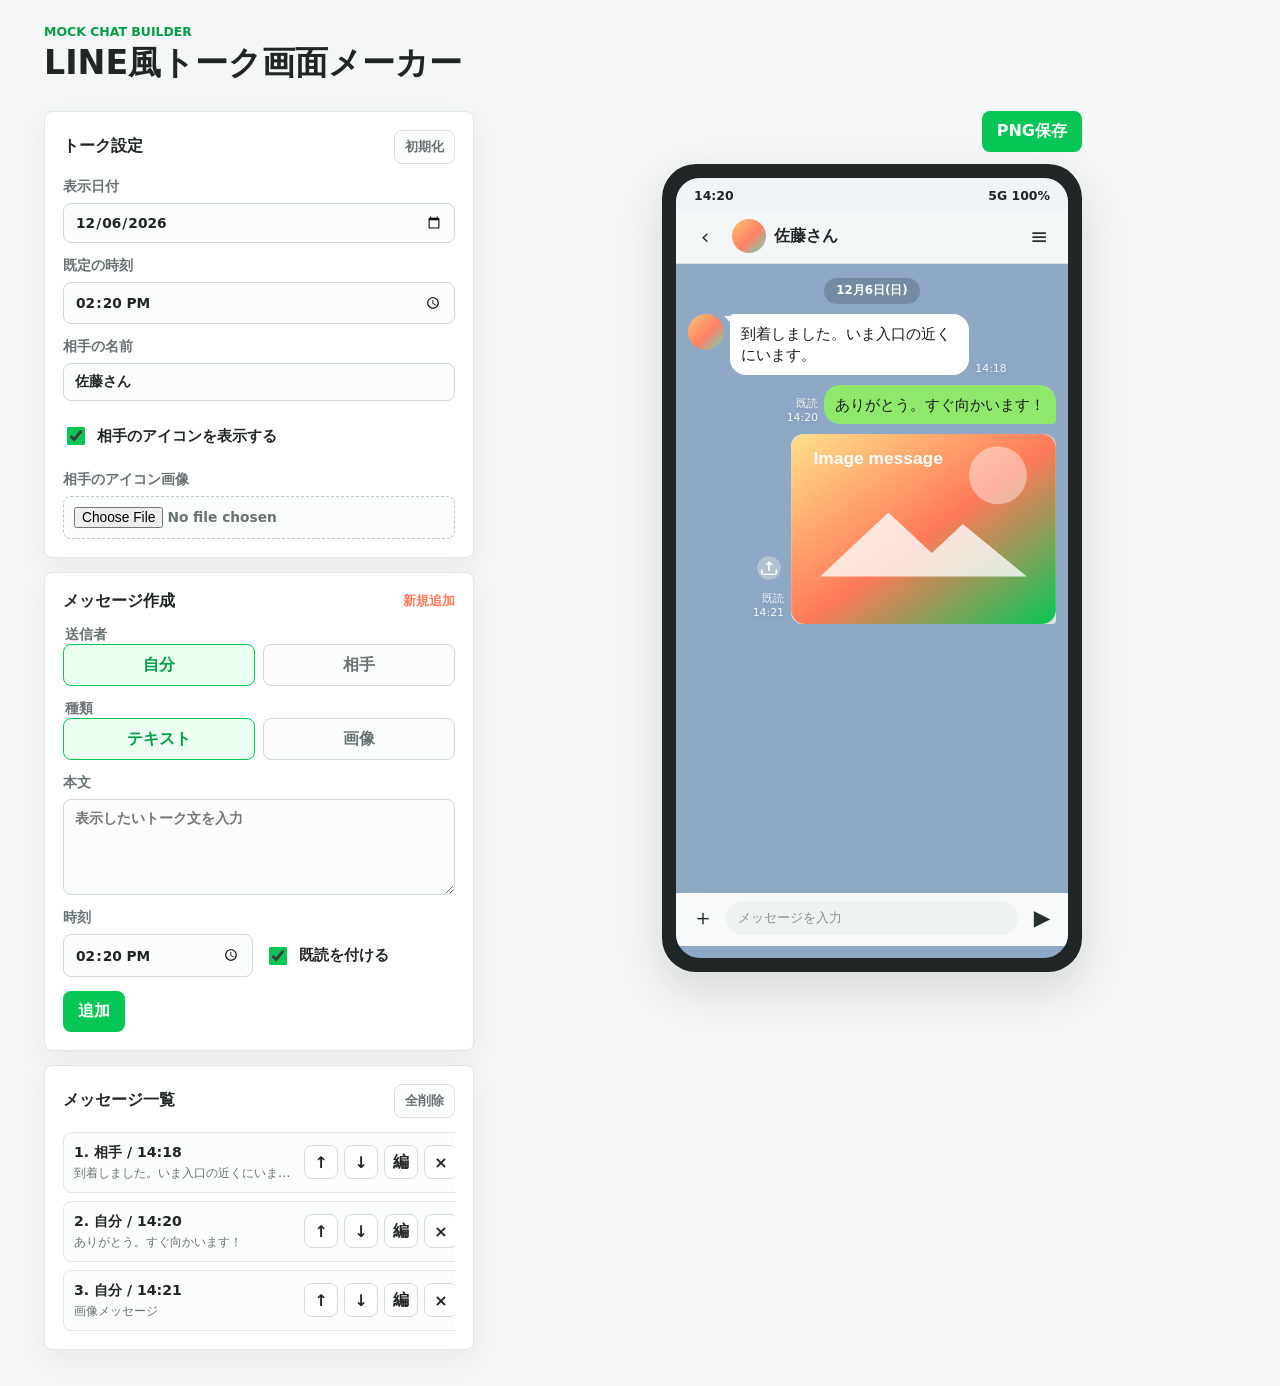
==== index.html @ a89fa631 "Add files via upload" ====
<!doctype html>
<html lang="ja">
  <head>
    <meta charset="utf-8" />
    <meta name="viewport" content="width=device-width, initial-scale=1" />
    <title>LINE風トーク画面メーカー</title>
    <link rel="stylesheet" href="./styles.css" />
  </head>
  <body>
    <header class="app-header">
      <div>
        <p class="eyebrow">Mock chat builder</p>
        <h1>LINE風トーク画面メーカー</h1>
      </div>
    </header>

    <main class="workspace">
      <section class="controls" aria-label="編集パネル">
        <form id="settingsForm" class="panel">
          <div class="panel-title">
            <h2>トーク設定</h2>
            <button type="button" id="resetButton" class="ghost-button">初期化</button>
          </div>

          <label class="field">
            <span>表示日付</span>
            <input id="dateInput" type="date" />
          </label>

          <label class="field">
            <span>既定の時刻</span>
            <input id="defaultTimeInput" type="time" />
          </label>

          <label class="field">
            <span>相手の名前</span>
            <input id="partnerNameInput" type="text" maxlength="24" placeholder="相手の名前" />
          </label>

          <label class="check-row">
            <input id="showAvatarInput" type="checkbox" />
            <span>相手のアイコンを表示する</span>
          </label>

          <label class="file-field">
            <span>相手のアイコン画像</span>
            <input id="avatarInput" type="file" accept="image/*" />
          </label>
        </form>

        <form id="messageForm" class="panel">
          <div class="panel-title">
            <h2>メッセージ作成</h2>
            <span id="editHint" class="edit-hint">新規追加</span>
          </div>

          <fieldset class="segmented" aria-label="送信者">
            <legend>送信者</legend>
            <label>
              <input type="radio" name="sender" value="me" checked />
              <span>自分</span>
            </label>
            <label>
              <input type="radio" name="sender" value="them" />
              <span>相手</span>
            </label>
          </fieldset>

          <fieldset class="segmented" aria-label="種類">
            <legend>種類</legend>
            <label>
              <input type="radio" name="messageType" value="text" checked />
              <span>テキスト</span>
            </label>
            <label>
              <input type="radio" name="messageType" value="image" />
              <span>画像</span>
            </label>
          </fieldset>

          <label id="textField" class="field">
            <span>本文</span>
            <textarea id="messageTextInput" rows="4" maxlength="500" placeholder="表示したいトーク文を入力"></textarea>
          </label>

          <label id="imageField" class="file-field hidden">
            <span>送信画像</span>
            <input id="messageImageInput" type="file" accept="image/*" />
          </label>

          <div id="imagePreviewWrap" class="upload-preview hidden">
            <img id="imagePreview" alt="アップロード画像プレビュー" />
          </div>

          <div class="inline-grid">
            <label class="field">
              <span>時刻</span>
              <input id="messageTimeInput" type="time" />
            </label>
            <label class="check-row read-toggle">
              <input id="readInput" type="checkbox" checked />
              <span>既読を付ける</span>
            </label>
          </div>

          <div class="button-row">
            <button type="submit" id="submitMessageButton" class="primary-button">追加</button>
            <button type="button" id="cancelEditButton" class="secondary-button hidden">編集をやめる</button>
          </div>
        </form>

        <section class="panel message-list-panel" aria-label="メッセージ一覧">
          <div class="panel-title">
            <h2>メッセージ一覧</h2>
            <button type="button" id="clearButton" class="ghost-button">全削除</button>
          </div>
          <div id="messageList" class="message-list"></div>
        </section>
      </section>

      <section class="preview-area" aria-label="プレビュー">
        <div class="preview-toolbar">
          <button type="button" id="downloadButton" class="primary-button">PNG保存</button>
        </div>
        <div class="phone-frame">
          <div class="phone-screen">
            <div class="status-bar">
              <span id="statusTime">14:20</span>
              <span>5G 100%</span>
            </div>
            <header class="talk-header">
              <button class="icon-button" type="button" aria-label="戻る">‹</button>
              <div class="header-avatar" id="headerAvatar"></div>
              <strong id="headerName">佐藤さん</strong>
              <button class="icon-button" type="button" aria-label="メニュー">≡</button>
            </header>
            <div class="chat-stream" id="chatStream"></div>
            <footer class="composer-bar" aria-hidden="true">
              <button type="button">＋</button>
              <div class="fake-input">メッセージを入力</div>
              <button type="button">▶</button>
            </footer>
          </div>
        </div>
      </section>
    </main>

    <script src="./app.js"></script>
  </body>
</html>
---- styles.css ----
:root {
  color-scheme: light;
  --bg: #f5f7f6;
  --panel: #ffffff;
  --ink: #202526;
  --muted: #687273;
  --line: #dfe7e3;
  --brand: #06c755;
  --brand-dark: #049d45;
  --accent: #ff7a59;
  --chat-bg: #8fa8c6;
  --my-bubble: #8ee86c;
  --their-bubble: #ffffff;
  --shadow: 0 18px 45px rgba(34, 45, 45, 0.14);
}

* {
  box-sizing: border-box;
}

body {
  margin: 0;
  min-height: 100vh;
  background: var(--bg);
  color: var(--ink);
  font-family: "Yu Gothic", "Meiryo", system-ui, -apple-system, BlinkMacSystemFont, "Segoe UI", sans-serif;
}

button,
input,
textarea {
  font: inherit;
}

button {
  cursor: pointer;
}

.app-header {
  display: flex;
  align-items: center;
  justify-content: space-between;
  gap: 20px;
  padding: 24px clamp(18px, 4vw, 44px) 14px;
}

.eyebrow {
  margin: 0 0 4px;
  color: var(--brand-dark);
  font-size: 0.78rem;
  font-weight: 700;
  letter-spacing: 0;
  text-transform: uppercase;
}

h1,
h2,
p {
  margin-top: 0;
}

h1 {
  margin-bottom: 0;
  font-size: clamp(1.45rem, 2.6vw, 2.2rem);
  line-height: 1.2;
}

h2 {
  margin-bottom: 0;
  font-size: 1rem;
}

.workspace {
  display: grid;
  grid-template-columns: minmax(310px, 430px) minmax(320px, 1fr);
  gap: clamp(18px, 3vw, 34px);
  align-items: start;
  padding: 14px clamp(18px, 4vw, 44px) 36px;
}

.controls {
  display: grid;
  gap: 14px;
}

.panel {
  display: grid;
  gap: 14px;
  padding: 18px;
  border: 1px solid var(--line);
  border-radius: 8px;
  background: var(--panel);
  box-shadow: 0 10px 26px rgba(45, 55, 55, 0.06);
}

.panel-title {
  display: flex;
  align-items: center;
  justify-content: space-between;
  gap: 12px;
}

.field,
.file-field {
  display: grid;
  gap: 7px;
  color: var(--muted);
  font-size: 0.86rem;
  font-weight: 700;
}

input[type="text"],
input[type="date"],
input[type="time"],
textarea {
  width: 100%;
  border: 1px solid #cfdad6;
  border-radius: 8px;
  background: #fbfdfc;
  color: var(--ink);
  padding: 10px 11px;
  outline: none;
}

textarea {
  resize: vertical;
  min-height: 96px;
}

input:focus,
textarea:focus {
  border-color: var(--brand);
  box-shadow: 0 0 0 3px rgba(6, 199, 85, 0.14);
}

input[type="file"] {
  width: 100%;
  border: 1px dashed #b8c7c1;
  border-radius: 8px;
  padding: 10px;
  background: #fbfdfc;
  color: var(--muted);
}

.check-row {
  display: flex;
  align-items: center;
  gap: 9px;
  min-height: 42px;
  color: var(--ink);
  font-size: 0.92rem;
  font-weight: 700;
}

.check-row input {
  width: 18px;
  height: 18px;
  accent-color: var(--brand);
}

.segmented {
  display: grid;
  grid-template-columns: 1fr 1fr;
  gap: 8px;
  min-width: 0;
  margin: 0;
  padding: 0;
  border: 0;
}

.segmented legend {
  grid-column: 1 / -1;
  margin-bottom: 0;
  color: var(--muted);
  font-size: 0.86rem;
  font-weight: 700;
}

.segmented label {
  position: relative;
}

.segmented input {
  position: absolute;
  inset: 0;
  opacity: 0;
}

.segmented span {
  display: flex;
  align-items: center;
  justify-content: center;
  min-height: 42px;
  border: 1px solid #cfdad6;
  border-radius: 8px;
  background: #fbfdfc;
  color: var(--muted);
  font-weight: 700;
}

.segmented input:checked + span {
  border-color: var(--brand);
  background: #eafff0;
  color: var(--brand-dark);
}

.inline-grid {
  display: grid;
  grid-template-columns: 1fr 1fr;
  gap: 12px;
  align-items: end;
}

.read-toggle {
  align-self: end;
}

.button-row {
  display: flex;
  gap: 10px;
  flex-wrap: wrap;
}

.primary-button,
.secondary-button,
.ghost-button {
  border-radius: 8px;
  border: 1px solid transparent;
  min-height: 40px;
  padding: 9px 14px;
  font-weight: 800;
}

.primary-button {
  background: var(--brand);
  color: white;
}

.primary-button:hover {
  background: var(--brand-dark);
}

.secondary-button {
  border-color: #cfdad6;
  background: white;
  color: var(--ink);
}

.ghost-button {
  min-height: 34px;
  padding: 7px 10px;
  border-color: #d7e1dd;
  background: #fbfdfc;
  color: var(--muted);
  font-size: 0.82rem;
}

.upload-preview {
  overflow: hidden;
  border-radius: 8px;
  border: 1px solid var(--line);
  background: #eef4f2;
}

.upload-preview img {
  display: block;
  width: 100%;
  max-height: 180px;
  object-fit: contain;
}

.message-list {
  display: grid;
  gap: 8px;
  max-height: 310px;
  overflow: auto;
  padding-right: 3px;
}

.list-item {
  display: grid;
  grid-template-columns: 1fr auto;
  gap: 10px;
  align-items: center;
  padding: 10px;
  border: 1px solid var(--line);
  border-radius: 8px;
  background: #fbfdfc;
}

.list-item strong {
  display: block;
  margin-bottom: 3px;
  font-size: 0.88rem;
}

.list-item span {
  display: block;
  color: var(--muted);
  font-size: 0.78rem;
  overflow: hidden;
  text-overflow: ellipsis;
  white-space: nowrap;
  max-width: 220px;
}

.list-actions {
  display: flex;
  gap: 6px;
}

.mini-button {
  min-width: 34px;
  min-height: 34px;
  border: 1px solid #d2ddd9;
  border-radius: 8px;
  background: #ffffff;
  color: var(--ink);
  font-weight: 800;
}

.preview-area {
  position: sticky;
  top: 14px;
  min-height: calc(100vh - 48px);
  display: grid;
  gap: 12px;
  place-items: start center;
}

.preview-toolbar {
  display: flex;
  justify-content: flex-end;
  width: min(100%, 420px);
}

.phone-frame {
  width: min(100%, 420px);
  padding: 14px;
  border-radius: 34px;
  background: #202526;
  box-shadow: var(--shadow);
}

.phone-screen {
  position: relative;
  overflow: hidden;
  height: min(780px, calc(100vh - 94px));
  min-height: 620px;
  border-radius: 24px;
  background: var(--chat-bg);
}

.status-bar,
.talk-header,
.composer-bar {
  position: relative;
  z-index: 4;
}

.status-bar {
  display: flex;
  justify-content: space-between;
  padding: 10px 18px 7px;
  background: rgba(242, 246, 247, 0.98);
  color: #202526;
  font-size: 0.78rem;
  font-weight: 800;
}

.talk-header {
  display: grid;
  grid-template-columns: 38px 34px 1fr 38px;
  gap: 8px;
  align-items: center;
  min-height: 54px;
  padding: 8px 10px;
  border-bottom: 1px solid rgba(0, 0, 0, 0.08);
  background: rgba(248, 250, 250, 0.97);
}

.talk-header strong {
  overflow: hidden;
  text-overflow: ellipsis;
  white-space: nowrap;
  font-size: 1rem;
}

.icon-button,
.composer-bar button {
  border: 0;
  background: transparent;
  color: #26302f;
  font-size: 1.35rem;
  line-height: 1;
}

.header-avatar,
.avatar {
  background: linear-gradient(135deg, #f7c66f, #ff8066 55%, #6ad8b5);
  background-size: cover;
  background-position: center;
}

.header-avatar {
  width: 34px;
  height: 34px;
  border-radius: 50%;
}

.chat-stream {
  position: relative;
  z-index: 2;
  display: flex;
  flex-direction: column;
  gap: 10px;
  height: calc(100% - 151px);
  overflow: auto;
  padding: 14px 12px 18px;
}

.date-chip {
  align-self: center;
  max-width: 88%;
  padding: 5px 12px;
  border-radius: 999px;
  background: rgba(82, 99, 112, 0.42);
  color: #fff;
  font-size: 0.74rem;
  font-weight: 800;
}

.message-row {
  display: grid;
  gap: 6px;
  width: 100%;
}

.message-row.them {
  grid-template-columns: 36px minmax(0, 1fr);
  align-items: end;
  justify-items: start;
}

.message-row.them.avatar-hidden {
  grid-template-columns: minmax(0, 1fr);
}

.message-row.me {
  justify-items: end;
}

.avatar {
  width: 36px;
  height: 36px;
  border-radius: 50%;
  align-self: start;
}

.bubble-wrap {
  display: flex;
  align-items: flex-end;
  gap: 6px;
  max-width: 86%;
}

.message-row.me .bubble-wrap {
  flex-direction: row-reverse;
}

.message-row.image .bubble-wrap {
  max-width: 78%;
  width: 72%;
}

.message-row.them.image .bubble-wrap {
  width: 74%;
}

.message-row.image .bubble-wrap {
  position: relative;
  display: block;
}

.bubble {
  position: relative;
  overflow-wrap: anywhere;
  min-width: 42px;
  max-width: 100%;
  padding: 9px 11px;
  border-radius: 16px;
  color: #171c1c;
  line-height: 1.45;
  font-size: 0.92rem;
  white-space: pre-wrap;
}

.message-row.me .bubble {
  border-bottom-right-radius: 4px;
  background: var(--my-bubble);
}

.message-row.them .bubble {
  border-top-left-radius: 4px;
  background: var(--their-bubble);
}

.message-row.them:not(.image) .bubble::before {
  content: "";
  position: absolute;
  top: 2px;
  left: -6px;
  width: 12px;
  height: 12px;
  background: var(--their-bubble);
  clip-path: polygon(100% 0, 0 0, 100% 100%);
}

.image-bubble {
  flex: 1 1 auto;
  min-width: 0;
  width: 100%;
  padding: 0;
  background: transparent;
  border-radius: 12px;
  overflow: hidden;
}

.image-bubble img {
  display: block;
  width: 100%;
  height: auto;
  object-fit: contain;
  background: #dce6e1;
}

.upload-indicator {
  position: absolute;
  left: -34px;
  bottom: 44px;
  width: 24px;
  height: 24px;
  border-radius: 50%;
  background-image: url("./upload-icon.png");
  background-position: center;
  background-repeat: no-repeat;
  background-size: contain;
}

.meta {
  display: grid;
  gap: 2px;
  min-width: 35px;
  color: #f5f7f6;
  font-size: 0.68rem;
  line-height: 1.1;
  text-shadow: 0 1px 4px rgba(0, 0, 0, 0.2);
}

.message-row.me .meta {
  text-align: right;
}

.message-row.them .meta {
  text-align: left;
}

.message-row.image .meta {
  position: absolute;
  z-index: 2;
  bottom: 5px;
  min-width: 35px;
  padding: 0;
  background: transparent;
}

.message-row.me.image .meta {
  left: -42px;
  text-align: right;
}

.message-row.them.image .meta {
  right: -42px;
  text-align: left;
}

.composer-bar {
  display: grid;
  grid-template-columns: 32px 1fr 32px;
  gap: 8px;
  align-items: center;
  min-height: 50px;
  padding: 8px 10px 11px;
  background: rgba(249, 251, 251, 0.98);
}

.fake-input {
  min-width: 0;
  border-radius: 999px;
  padding: 8px 12px;
  background: #eef3f1;
  color: #8a9490;
  font-size: 0.82rem;
}

.edit-hint {
  color: var(--accent);
  font-size: 0.8rem;
  font-weight: 800;
}

.hidden {
  display: none !important;
}

@media (max-width: 880px) {
  .app-header {
    align-items: flex-start;
    flex-direction: column;
  }

  .workspace {
    grid-template-columns: 1fr;
  }

  .preview-area {
    position: static;
  }

  .phone-screen {
    height: 720px;
  }
}

@media (max-width: 520px) {
  .workspace,
  .app-header {
    padding-left: 12px;
    padding-right: 12px;
  }

  .inline-grid,
  .segmented {
    grid-template-columns: 1fr;
  }

  .phone-frame {
    padding: 9px;
    border-radius: 25px;
  }

  .phone-screen {
    min-height: 610px;
    border-radius: 18px;
  }

  .message-row.image .bubble-wrap {
    width: 76%;
    max-width: 82%;
  }
}
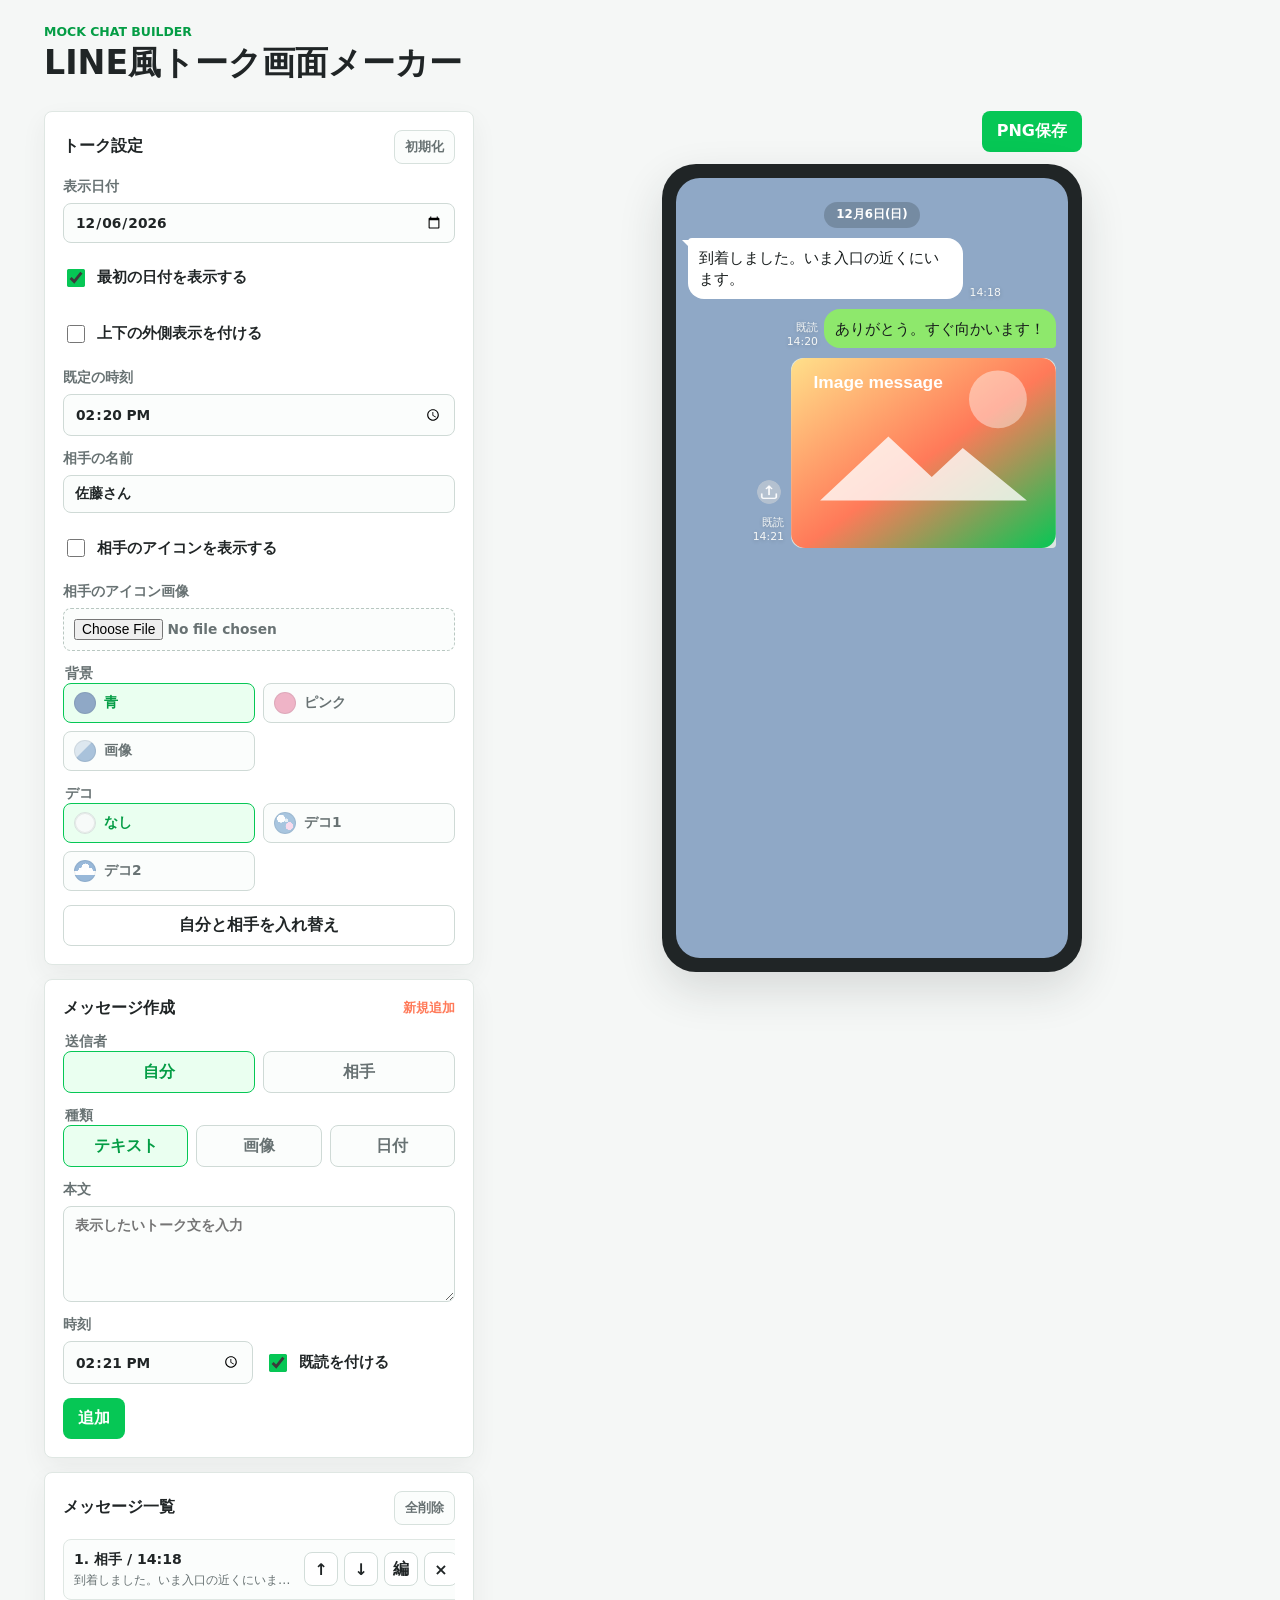
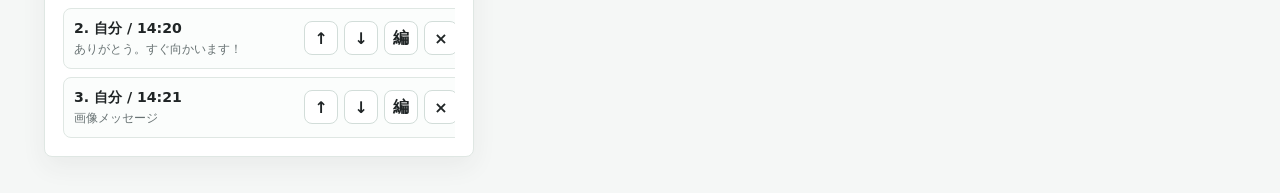
==== commit eb40b1da: "Add files via upload" ====
--- a/index.html
+++ b/index.html
@@ -27,6 +27,16 @@
             <input id="dateInput" type="date" />
           </label>
 
+          <label class="check-row">
+            <input id="showInitialDateInput" type="checkbox" checked />
+            <span>最初の日付を表示する</span>
+          </label>
+
+          <label class="check-row">
+            <input id="showOuterFrameInput" type="checkbox" />
+            <span>上下の外側表示を付ける</span>
+          </label>
+
           <label class="field">
             <span>既定の時刻</span>
             <input id="defaultTimeInput" type="time" />
@@ -46,6 +56,45 @@
             <span>相手のアイコン画像</span>
             <input id="avatarInput" type="file" accept="image/*" />
           </label>
+
+          <fieldset class="color-options" aria-label="背景">
+            <legend>背景</legend>
+            <label>
+              <input type="radio" name="backgroundColor" value="blue" checked />
+              <span class="color-choice"><i style="--swatch: #8fa8c6"></i>青</span>
+            </label>
+            <label>
+              <input type="radio" name="backgroundColor" value="pink" />
+              <span class="color-choice"><i style="--swatch: #efb4c7"></i>ピンク</span>
+            </label>
+            <label>
+              <input type="radio" name="backgroundColor" value="image" />
+              <span class="color-choice image-swatch"><i style="--swatch: #dde7ef"></i>画像</span>
+            </label>
+          </fieldset>
+
+          <label id="backgroundImageField" class="file-field hidden">
+            <span>背景画像</span>
+            <input id="backgroundImageInput" type="file" accept="image/*" />
+          </label>
+
+          <fieldset class="color-options deco-options" aria-label="デコ">
+            <legend>デコ</legend>
+            <label>
+              <input type="radio" name="decorationTheme" value="none" checked />
+              <span class="color-choice no-deco-swatch"><i style="--swatch: #f7faf9"></i>なし</span>
+            </label>
+            <label>
+              <input type="radio" name="decorationTheme" value="decoDots" />
+              <span class="color-choice deco-swatch"><i style="--swatch: #a8c5df"></i>デコ1</span>
+            </label>
+            <label>
+              <input type="radio" name="decorationTheme" value="decoClouds" />
+              <span class="color-choice cloud-swatch"><i style="--swatch: #98b8d9"></i>デコ2</span>
+            </label>
+          </fieldset>
+
+          <button type="button" id="swapRolesButton" class="secondary-button role-swap-button">自分と相手を入れ替え</button>
         </form>
 
         <form id="messageForm" class="panel">
@@ -54,7 +103,7 @@
             <span id="editHint" class="edit-hint">新規追加</span>
           </div>
 
-          <fieldset class="segmented" aria-label="送信者">
+          <fieldset id="senderFieldset" class="segmented" aria-label="送信者">
             <legend>送信者</legend>
             <label>
               <input type="radio" name="sender" value="me" checked />
@@ -66,7 +115,7 @@
             </label>
           </fieldset>
 
-          <fieldset class="segmented" aria-label="種類">
+          <fieldset class="segmented message-type-options" aria-label="種類">
             <legend>種類</legend>
             <label>
               <input type="radio" name="messageType" value="text" checked />
@@ -75,6 +124,10 @@
             <label>
               <input type="radio" name="messageType" value="image" />
               <span>画像</span>
+            </label>
+            <label>
+              <input type="radio" name="messageType" value="date" />
+              <span>日付</span>
             </label>
           </fieldset>
 
@@ -88,11 +141,16 @@
             <input id="messageImageInput" type="file" accept="image/*" />
           </label>
 
+          <label id="dateField" class="field hidden">
+            <span>挿入する日付</span>
+            <input id="messageDateInput" type="date" />
+          </label>
+
           <div id="imagePreviewWrap" class="upload-preview hidden">
             <img id="imagePreview" alt="アップロード画像プレビュー" />
           </div>
 
-          <div class="inline-grid">
+          <div id="messageMetaControls" class="inline-grid">
             <label class="field">
               <span>時刻</span>
               <input id="messageTimeInput" type="time" />
@@ -123,22 +181,29 @@
           <button type="button" id="downloadButton" class="primary-button">PNG保存</button>
         </div>
         <div class="phone-frame">
-          <div class="phone-screen">
+          <div class="phone-screen outer-hidden">
             <div class="status-bar">
               <span id="statusTime">14:20</span>
-              <span>5G 100%</span>
+              <span class="status-icons">⌁ ✦ ♡ ✓</span>
+              <span class="status-network">⌁ Wi-Fi 5G 96</span>
             </div>
             <header class="talk-header">
               <button class="icon-button" type="button" aria-label="戻る">‹</button>
               <div class="header-avatar" id="headerAvatar"></div>
-              <strong id="headerName">佐藤さん</strong>
+              <div class="header-title">
+                <strong id="headerName">佐藤さん</strong>
+              </div>
+              <button class="icon-button" type="button" aria-label="検索">⌕</button>
+              <button class="icon-button" type="button" aria-label="一覧">▤</button>
               <button class="icon-button" type="button" aria-label="メニュー">≡</button>
             </header>
             <div class="chat-stream" id="chatStream"></div>
             <footer class="composer-bar" aria-hidden="true">
               <button type="button">＋</button>
-              <div class="fake-input">メッセージを入力</div>
-              <button type="button">▶</button>
+              <button type="button">▣</button>
+              <button type="button">▧</button>
+              <div class="fake-input"><span>メッセージを入力</span><b>☺</b></div>
+              <button type="button">◉</button>
             </footer>
           </div>
         </div>
--- a/styles.css
+++ b/styles.css
@@ -204,6 +204,97 @@
   color: var(--brand-dark);
 }
 
+.message-type-options {
+  grid-template-columns: repeat(3, minmax(0, 1fr));
+}
+
+.color-options {
+  display: grid;
+  grid-template-columns: repeat(2, minmax(0, 1fr));
+  gap: 8px;
+  min-width: 0;
+  margin: 0;
+  padding: 0;
+  border: 0;
+}
+
+.color-options legend {
+  grid-column: 1 / -1;
+  color: var(--muted);
+  font-size: 0.86rem;
+  font-weight: 700;
+}
+
+.color-options label {
+  position: relative;
+}
+
+.color-options input {
+  position: absolute;
+  inset: 0;
+  opacity: 0;
+}
+
+.color-choice {
+  display: flex;
+  align-items: center;
+  gap: 8px;
+  min-height: 40px;
+  border: 1px solid #cfdad6;
+  border-radius: 8px;
+  background: #fbfdfc;
+  color: var(--muted);
+  padding: 8px 10px;
+  font-size: 0.86rem;
+  font-weight: 800;
+}
+
+.color-choice i {
+  display: inline-block;
+  width: 22px;
+  height: 22px;
+  border-radius: 50%;
+  background: var(--swatch);
+  box-shadow: inset 0 0 0 1px rgba(32, 37, 38, 0.08);
+}
+
+.deco-swatch i {
+  background:
+    radial-gradient(circle at 32% 30%, rgba(255, 255, 255, 0.98) 0 18%, transparent 19%),
+    radial-gradient(circle at 70% 64%, rgba(255, 221, 238, 0.92) 0 18%, transparent 19%),
+    radial-gradient(circle at 55% 38%, rgba(255, 255, 255, 0.74) 0 10%, transparent 11%),
+    #a8c5df;
+}
+
+.cloud-swatch i {
+  background:
+    radial-gradient(circle at 33% 48%, rgba(255, 255, 255, 0.98) 0 15%, transparent 16%),
+    radial-gradient(circle at 52% 34%, rgba(255, 255, 255, 0.98) 0 21%, transparent 22%),
+    radial-gradient(circle at 71% 49%, rgba(255, 255, 255, 0.98) 0 16%, transparent 17%),
+    linear-gradient(to bottom, transparent 48%, rgba(255, 255, 255, 0.98) 49% 66%, transparent 67%),
+    #98b8d9;
+}
+
+.no-deco-swatch i {
+  background: #f7faf9;
+  border: 1px solid #d8e2de;
+}
+
+.image-swatch i {
+  background:
+    linear-gradient(135deg, #dde7ef 0 45%, #a9c2db 46% 100%);
+}
+
+.color-options input:checked + .color-choice {
+  border-color: var(--brand);
+  background: #eafff0;
+  color: var(--brand-dark);
+}
+
+.role-swap-button {
+  width: 100%;
+}
+
 .inline-grid {
   display: grid;
   grid-template-columns: 1fr 1fr;
@@ -349,6 +440,20 @@
   min-height: 620px;
   border-radius: 24px;
   background: var(--chat-bg);
+  background-position: center;
+  background-size: cover;
+}
+
+.phone-screen.outer-hidden .status-bar,
+.phone-screen.outer-hidden .talk-header,
+.phone-screen.outer-hidden .composer-bar {
+  display: none;
+}
+
+.phone-screen.outer-hidden .chat-stream {
+  height: 100%;
+  padding-top: 24px;
+  padding-bottom: 18px;
 }
 
 .status-bar,
@@ -361,29 +466,67 @@
 .status-bar {
   display: flex;
   justify-content: space-between;
-  padding: 10px 18px 7px;
-  background: rgba(242, 246, 247, 0.98);
-  color: #202526;
-  font-size: 0.78rem;
+  align-items: center;
+  min-height: 42px;
+  padding: 8px 18px;
+  background: #b9b9b9;
+  color: #ffffff;
+  font-size: 0.8rem;
   font-weight: 800;
 }
 
+.status-icons {
+  flex: 1;
+  margin-left: 16px;
+  text-align: left;
+}
+
+.status-network {
+  text-align: right;
+}
+
 .talk-header {
   display: grid;
-  grid-template-columns: 38px 34px 1fr 38px;
+  grid-template-columns: 38px 34px minmax(0, 1fr) 36px 36px 36px;
   gap: 8px;
   align-items: center;
-  min-height: 54px;
+  min-height: 76px;
   padding: 8px 10px;
   border-bottom: 1px solid rgba(0, 0, 0, 0.08);
-  background: rgba(248, 250, 250, 0.97);
-}
-
-.talk-header strong {
+  background: #ffffff;
+}
+
+.talk-header.avatar-hidden {
+  grid-template-columns: 38px minmax(0, 1fr) 36px 36px 36px;
+}
+
+.talk-header.avatar-hidden .header-title {
+  grid-column: 2;
+}
+
+.header-title {
+  display: grid;
+  align-content: center;
+  min-width: 0;
+  gap: 2px;
+}
+
+.header-title strong {
   overflow: hidden;
   text-overflow: ellipsis;
   white-space: nowrap;
-  font-size: 1rem;
+  font-size: 1.04rem;
+  line-height: 1.2;
+}
+
+.header-title span {
+  overflow: hidden;
+  color: #5179bf;
+  font-size: 0.82rem;
+  font-weight: 700;
+  line-height: 1.1;
+  text-overflow: ellipsis;
+  white-space: nowrap;
 }
 
 .icon-button,
@@ -391,7 +534,7 @@
   border: 0;
   background: transparent;
   color: #26302f;
-  font-size: 1.35rem;
+  font-size: 1.45rem;
   line-height: 1;
 }
 
@@ -414,9 +557,9 @@
   display: flex;
   flex-direction: column;
   gap: 10px;
-  height: calc(100% - 151px);
+  height: calc(100% - 184px);
   overflow: auto;
-  padding: 14px 12px 18px;
+  padding: 24px 12px 18px;
 }
 
 .date-chip {
@@ -586,21 +729,38 @@
 
 .composer-bar {
   display: grid;
-  grid-template-columns: 32px 1fr 32px;
+  grid-template-columns: 34px 34px 34px minmax(0, 1fr) 34px;
   gap: 8px;
   align-items: center;
-  min-height: 50px;
-  padding: 8px 10px 11px;
-  background: rgba(249, 251, 251, 0.98);
+  min-height: 66px;
+  padding: 10px 12px;
+  background: #ffffff;
 }
 
 .fake-input {
+  display: flex;
+  align-items: center;
+  justify-content: space-between;
+  gap: 8px;
   min-width: 0;
   border-radius: 999px;
-  padding: 8px 12px;
-  background: #eef3f1;
+  padding: 9px 10px 9px 14px;
+  background: #f1f2f2;
   color: #8a9490;
   font-size: 0.82rem;
+  box-shadow: inset 0 0 0 1px rgba(32, 37, 38, 0.05);
+}
+
+.fake-input span {
+  overflow: hidden;
+  text-overflow: ellipsis;
+  white-space: nowrap;
+}
+
+.fake-input b {
+  color: #666f6d;
+  font-size: 1.2rem;
+  font-weight: 700;
 }
 
 .edit-hint {
@@ -644,6 +804,10 @@
     grid-template-columns: 1fr;
   }
 
+  .message-type-options {
+    grid-template-columns: 1fr;
+  }
+
   .phone-frame {
     padding: 9px;
     border-radius: 25px;
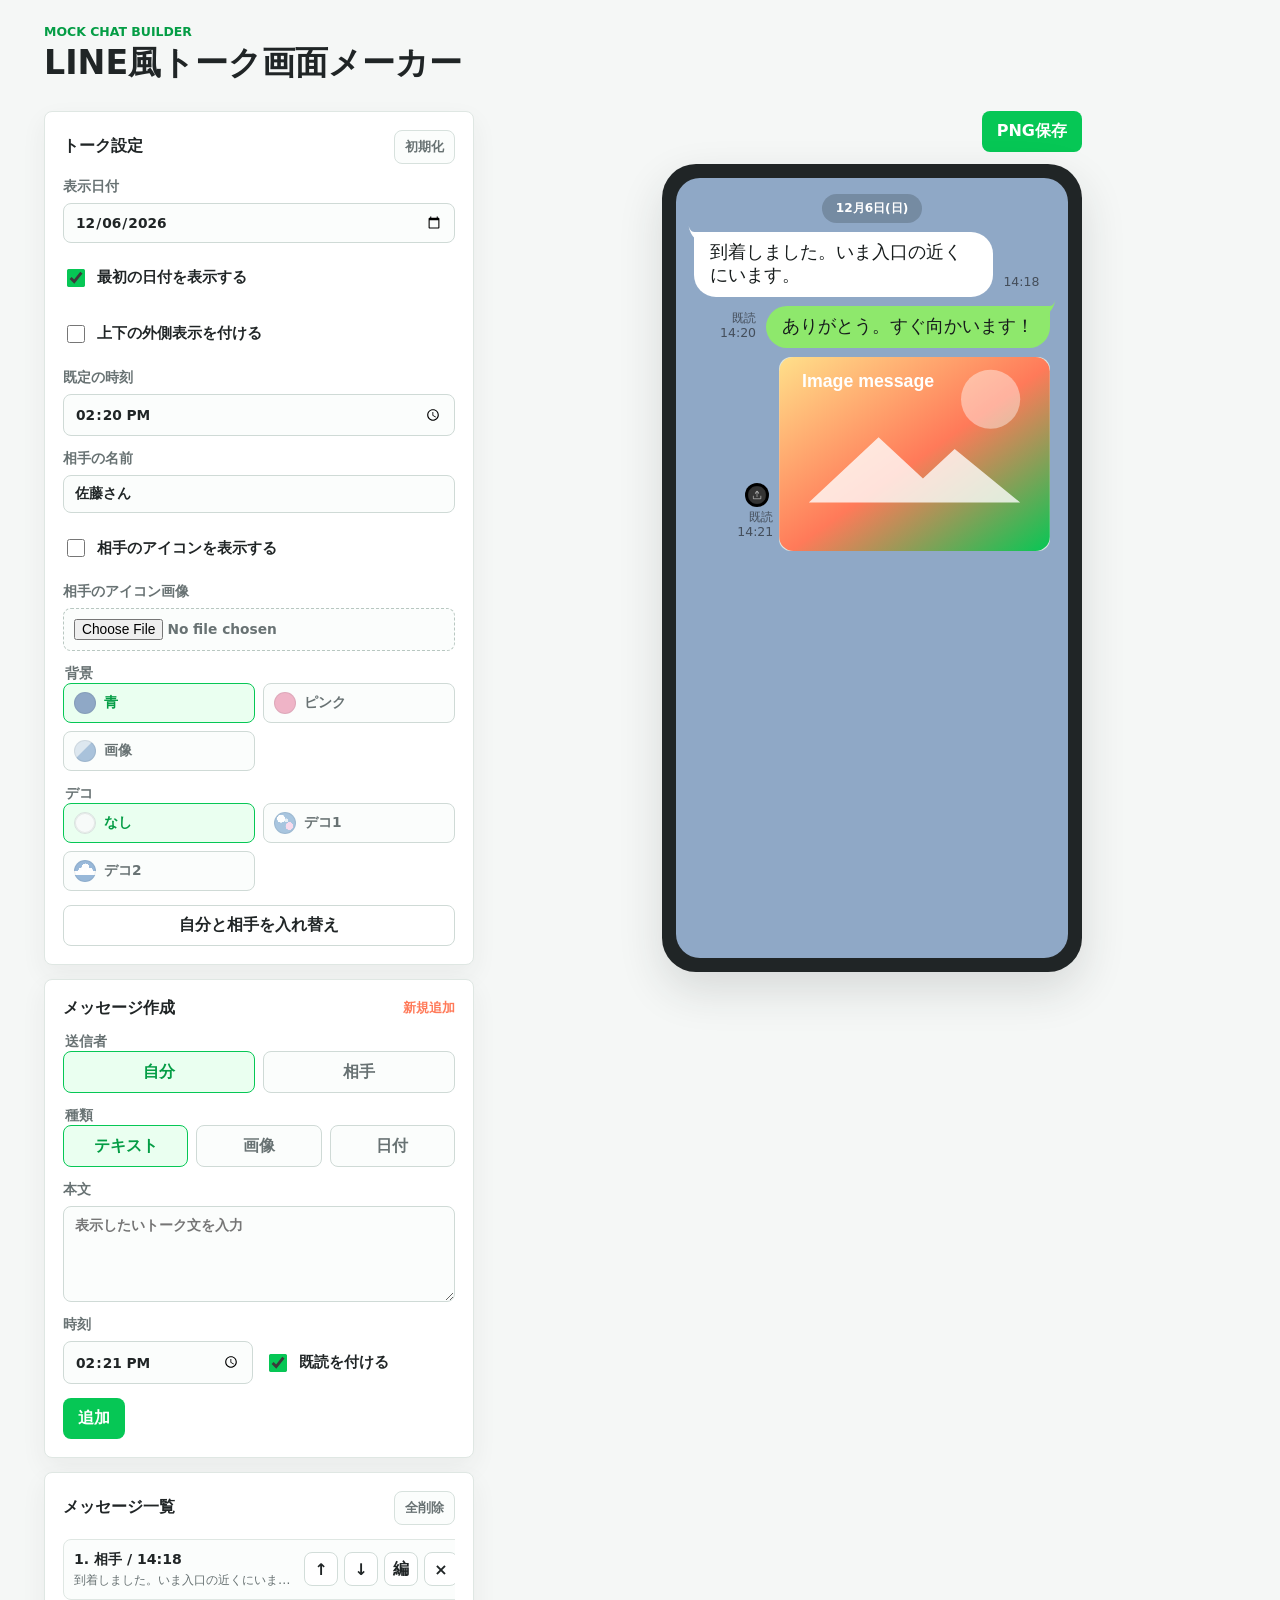
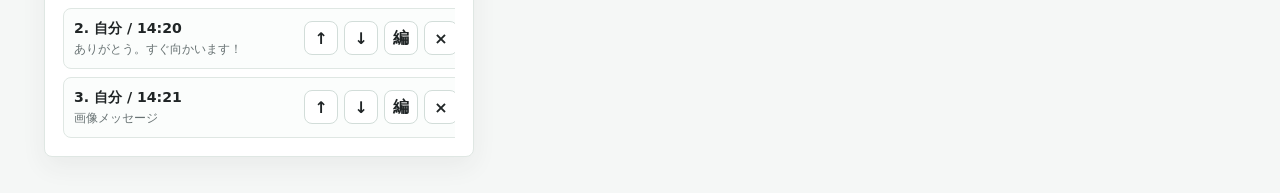
==== commit 27ee99da: "Add files via upload" ====
--- a/index.html
+++ b/index.html
@@ -94,7 +94,9 @@
             </label>
           </fieldset>
 
-          <button type="button" id="swapRolesButton" class="secondary-button role-swap-button">自分と相手を入れ替え</button>
+          <button type="button" id="swapRolesButton" class="secondary-button role-swap-button">
+            自分と相手を入れ替え
+          </button>
         </form>
 
         <form id="messageForm" class="panel">
@@ -184,8 +186,8 @@
           <div class="phone-screen outer-hidden">
             <div class="status-bar">
               <span id="statusTime">14:20</span>
-              <span class="status-icons">⌁ ✦ ♡ ✓</span>
-              <span class="status-network">⌁ Wi-Fi 5G 96</span>
+              <span class="status-icons">⌁ ◦ ♡ ✓</span>
+              <span class="status-network">Bluetooth Wi-Fi 5G 96</span>
             </div>
             <header class="talk-header">
               <button class="icon-button" type="button" aria-label="戻る">‹</button>
@@ -195,15 +197,15 @@
               </div>
               <button class="icon-button" type="button" aria-label="検索">⌕</button>
               <button class="icon-button" type="button" aria-label="一覧">▤</button>
-              <button class="icon-button" type="button" aria-label="メニュー">≡</button>
+              <button class="icon-button" type="button" aria-label="メニュー">☰</button>
             </header>
             <div class="chat-stream" id="chatStream"></div>
             <footer class="composer-bar" aria-hidden="true">
               <button type="button">＋</button>
               <button type="button">▣</button>
               <button type="button">▧</button>
-              <div class="fake-input"><span>メッセージを入力</span><b>☺</b></div>
-              <button type="button">◉</button>
+              <div class="fake-input"><span>メッセージを入力</span><b>☻</b></div>
+              <button type="button">♬</button>
             </footer>
           </div>
         </div>
--- a/styles.css
+++ b/styles.css
@@ -452,8 +452,8 @@
 
 .phone-screen.outer-hidden .chat-stream {
   height: 100%;
-  padding-top: 24px;
-  padding-bottom: 18px;
+  padding-top: 16px;
+  padding-bottom: 20px;
 }
 
 .status-bar,
@@ -490,8 +490,8 @@
   grid-template-columns: 38px 34px minmax(0, 1fr) 36px 36px 36px;
   gap: 8px;
   align-items: center;
-  min-height: 76px;
-  padding: 8px 10px;
+  min-height: 64px;
+  padding: 7px 10px;
   border-bottom: 1px solid rgba(0, 0, 0, 0.08);
   background: #ffffff;
 }
@@ -556,32 +556,33 @@
   z-index: 2;
   display: flex;
   flex-direction: column;
-  gap: 10px;
-  height: calc(100% - 184px);
+  gap: 9px;
+  height: calc(100% - 172px);
   overflow: auto;
-  padding: 24px 12px 18px;
+  padding: 16px 8px 20px;
 }
 
 .date-chip {
   align-self: center;
   max-width: 88%;
-  padding: 5px 12px;
+  padding: 6px 14px;
   border-radius: 999px;
   background: rgba(82, 99, 112, 0.42);
   color: #fff;
-  font-size: 0.74rem;
+  font-size: 0.76rem;
   font-weight: 800;
 }
 
 .message-row {
   display: grid;
-  gap: 6px;
+  column-gap: 8px;
+  row-gap: 6px;
   width: 100%;
 }
 
 .message-row.them {
-  grid-template-columns: 36px minmax(0, 1fr);
-  align-items: end;
+  grid-template-columns: 30px minmax(0, 1fr);
+  align-items: start;
   justify-items: start;
 }
 
@@ -589,13 +590,17 @@
   grid-template-columns: minmax(0, 1fr);
 }
 
+.message-row.them.avatar-hidden .bubble-wrap {
+  margin-left: 10px;
+}
+
 .message-row.me {
   justify-items: end;
 }
 
 .avatar {
-  width: 36px;
-  height: 36px;
+  width: 30px;
+  height: 30px;
   border-radius: 50%;
   align-self: start;
 }
@@ -603,12 +608,14 @@
 .bubble-wrap {
   display: flex;
   align-items: flex-end;
-  gap: 6px;
-  max-width: 86%;
+  gap: 10px;
+  max-width: 94%;
 }
 
 .message-row.me .bubble-wrap {
   flex-direction: row-reverse;
+  max-width: 90%;
+  margin-right: 10px;
 }
 
 .message-row.image .bubble-wrap {
@@ -627,36 +634,55 @@
 
 .bubble {
   position: relative;
+  z-index: 0;
   overflow-wrap: anywhere;
-  min-width: 42px;
+  min-width: 46px;
   max-width: 100%;
-  padding: 9px 11px;
-  border-radius: 16px;
+  padding: 9px 16px 10px;
+  border-radius: 22px;
   color: #171c1c;
-  line-height: 1.45;
-  font-size: 0.92rem;
+  line-height: 1.28;
+  font-size: 1.12rem;
   white-space: pre-wrap;
 }
 
-.message-row.me .bubble {
-  border-bottom-right-radius: 4px;
+.message-row.me:not(.image) .bubble {
+  border-top-right-radius: 3px;
+  border-bottom-right-radius: 22px;
   background: var(--my-bubble);
 }
 
-.message-row.them .bubble {
-  border-top-left-radius: 4px;
+.message-row.them:not(.image) .bubble {
+  border-top-left-radius: 3px;
   background: var(--their-bubble);
 }
 
 .message-row.them:not(.image) .bubble::before {
   content: "";
   position: absolute;
-  top: 2px;
-  left: -6px;
-  width: 12px;
-  height: 12px;
-  background: var(--their-bubble);
-  clip-path: polygon(100% 0, 0 0, 100% 100%);
+  z-index: -1;
+  top: -6px;
+  left: -8px;
+  width: 20px;
+  height: 22px;
+  background-image: url("data:image/svg+xml,%3Csvg xmlns='http://www.w3.org/2000/svg' viewBox='0 0 20 22'%3E%3Cpath fill='%23ffffff' d='M14 6H8.5C6 6 4.5 4.7 3.5 2.3L2.6 0C3.8 5.9 5.9 9.6 8.2 11.8C9.5 13.1 9.8 14.9 9.3 18H14V6Z'/%3E%3C/svg%3E");
+  background-position: center;
+  background-repeat: no-repeat;
+  background-size: 100% 100%;
+}
+
+.message-row.me:not(.image) .bubble::after {
+  content: "";
+  position: absolute;
+  z-index: -1;
+  top: -6px;
+  right: -8px;
+  width: 20px;
+  height: 22px;
+  background-image: url("data:image/svg+xml,%3Csvg xmlns='http://www.w3.org/2000/svg' viewBox='0 0 20 22'%3E%3Cpath fill='%238ee86c' d='M6 6H11.5C14 6 15.5 4.7 16.5 2.3L17.4 0C16.2 5.9 14.1 9.6 11.8 11.8C10.5 13.1 10.2 14.9 10.7 18H6V6Z'/%3E%3C/svg%3E");
+  background-position: center;
+  background-repeat: no-repeat;
+  background-size: 100% 100%;
 }
 
 .image-bubble {
@@ -684,7 +710,7 @@
   width: 24px;
   height: 24px;
   border-radius: 50%;
-  background-image: url("./upload-icon.png");
+  background-image: url("[data-uri]");
   background-position: center;
   background-repeat: no-repeat;
   background-size: contain;
@@ -692,12 +718,14 @@
 
 .meta {
   display: grid;
-  gap: 2px;
-  min-width: 35px;
-  color: #f5f7f6;
-  font-size: 0.68rem;
+  gap: 1px;
+  min-width: 44px;
+  margin-bottom: 8px;
+  color: rgba(48, 52, 60, 0.78);
+  font-size: 0.78rem;
+  font-weight: 500;
   line-height: 1.1;
-  text-shadow: 0 1px 4px rgba(0, 0, 0, 0.2);
+  text-shadow: none;
 }
 
 .message-row.me .meta {
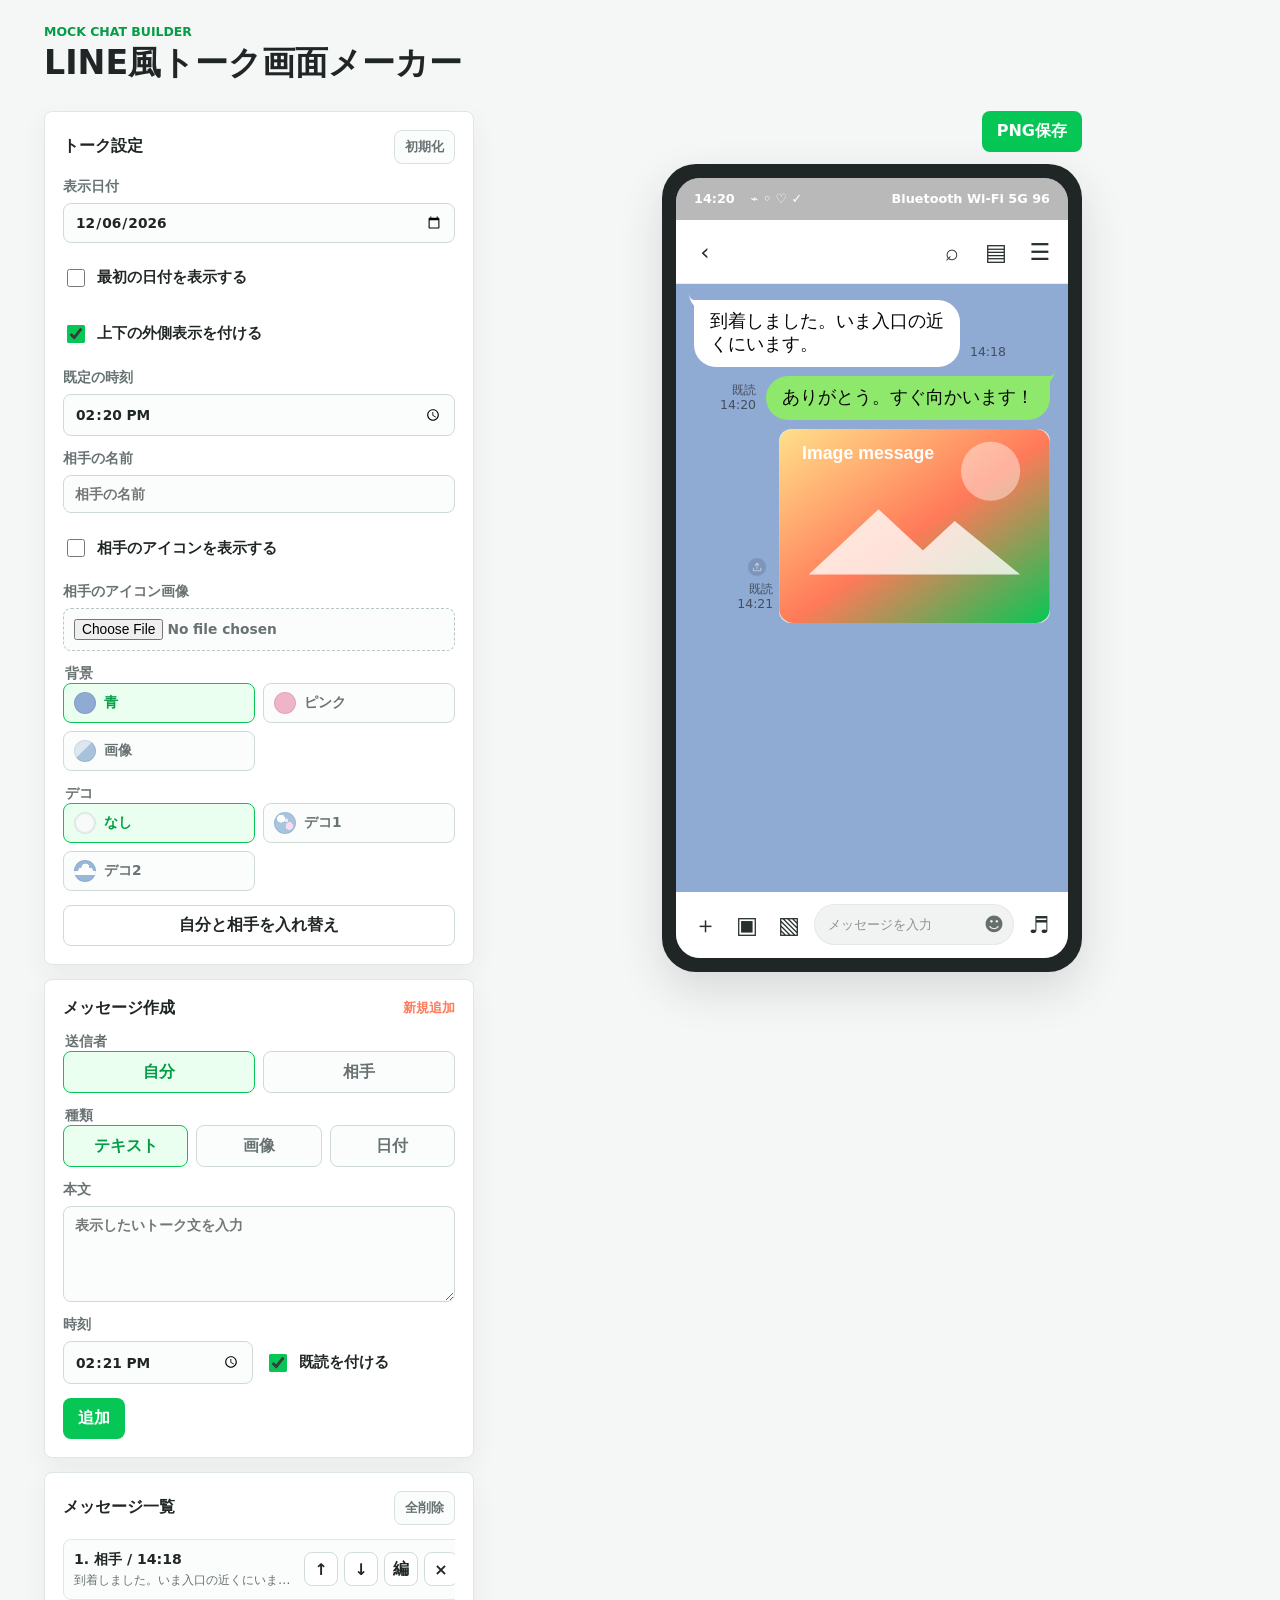
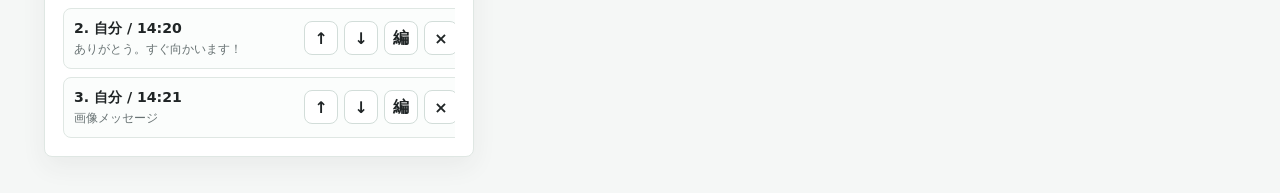
==== commit 680c15bb: "Add files via upload" ====
--- a/index.html
+++ b/index.html
@@ -28,12 +28,12 @@
           </label>
 
           <label class="check-row">
-            <input id="showInitialDateInput" type="checkbox" checked />
+            <input id="showInitialDateInput" type="checkbox" />
             <span>最初の日付を表示する</span>
           </label>
 
           <label class="check-row">
-            <input id="showOuterFrameInput" type="checkbox" />
+            <input id="showOuterFrameInput" type="checkbox" checked />
             <span>上下の外側表示を付ける</span>
           </label>
 
@@ -61,7 +61,7 @@
             <legend>背景</legend>
             <label>
               <input type="radio" name="backgroundColor" value="blue" checked />
-              <span class="color-choice"><i style="--swatch: #8fa8c6"></i>青</span>
+              <span class="color-choice"><i style="--swatch: #8fabd4"></i>青</span>
             </label>
             <label>
               <input type="radio" name="backgroundColor" value="pink" />
@@ -193,7 +193,7 @@
               <button class="icon-button" type="button" aria-label="戻る">‹</button>
               <div class="header-avatar" id="headerAvatar"></div>
               <div class="header-title">
-                <strong id="headerName">佐藤さん</strong>
+                <strong id="headerName"></strong>
               </div>
               <button class="icon-button" type="button" aria-label="検索">⌕</button>
               <button class="icon-button" type="button" aria-label="一覧">▤</button>
--- a/styles.css
+++ b/styles.css
@@ -8,7 +8,7 @@
   --brand: #06c755;
   --brand-dark: #049d45;
   --accent: #ff7a59;
-  --chat-bg: #8fa8c6;
+  --chat-bg: #8fabd4;
   --my-bubble: #8ee86c;
   --their-bubble: #ffffff;
   --shadow: 0 18px 45px rgba(34, 45, 45, 0.14);
@@ -614,7 +614,7 @@
 
 .message-row.me .bubble-wrap {
   flex-direction: row-reverse;
-  max-width: 90%;
+  max-width: 94%;
   margin-right: 10px;
 }
 
@@ -638,11 +638,14 @@
   overflow-wrap: anywhere;
   min-width: 46px;
   max-width: 100%;
-  padding: 9px 16px 10px;
+  padding: 10px 16px 11px;
   border-radius: 22px;
-  color: #171c1c;
+  color: #050707;
+  font-family: "Meiryo", "Yu Gothic", system-ui, sans-serif;
+  font-weight: 500;
   line-height: 1.28;
   font-size: 1.12rem;
+  text-wrap: balance;
   white-space: pre-wrap;
 }
 
@@ -716,6 +719,10 @@
   background-size: contain;
 }
 
+.upload-indicator {
+  background-image: url("./upload-icon.png?v=20260530-2");
+}
+
 .meta {
   display: grid;
   gap: 1px;
